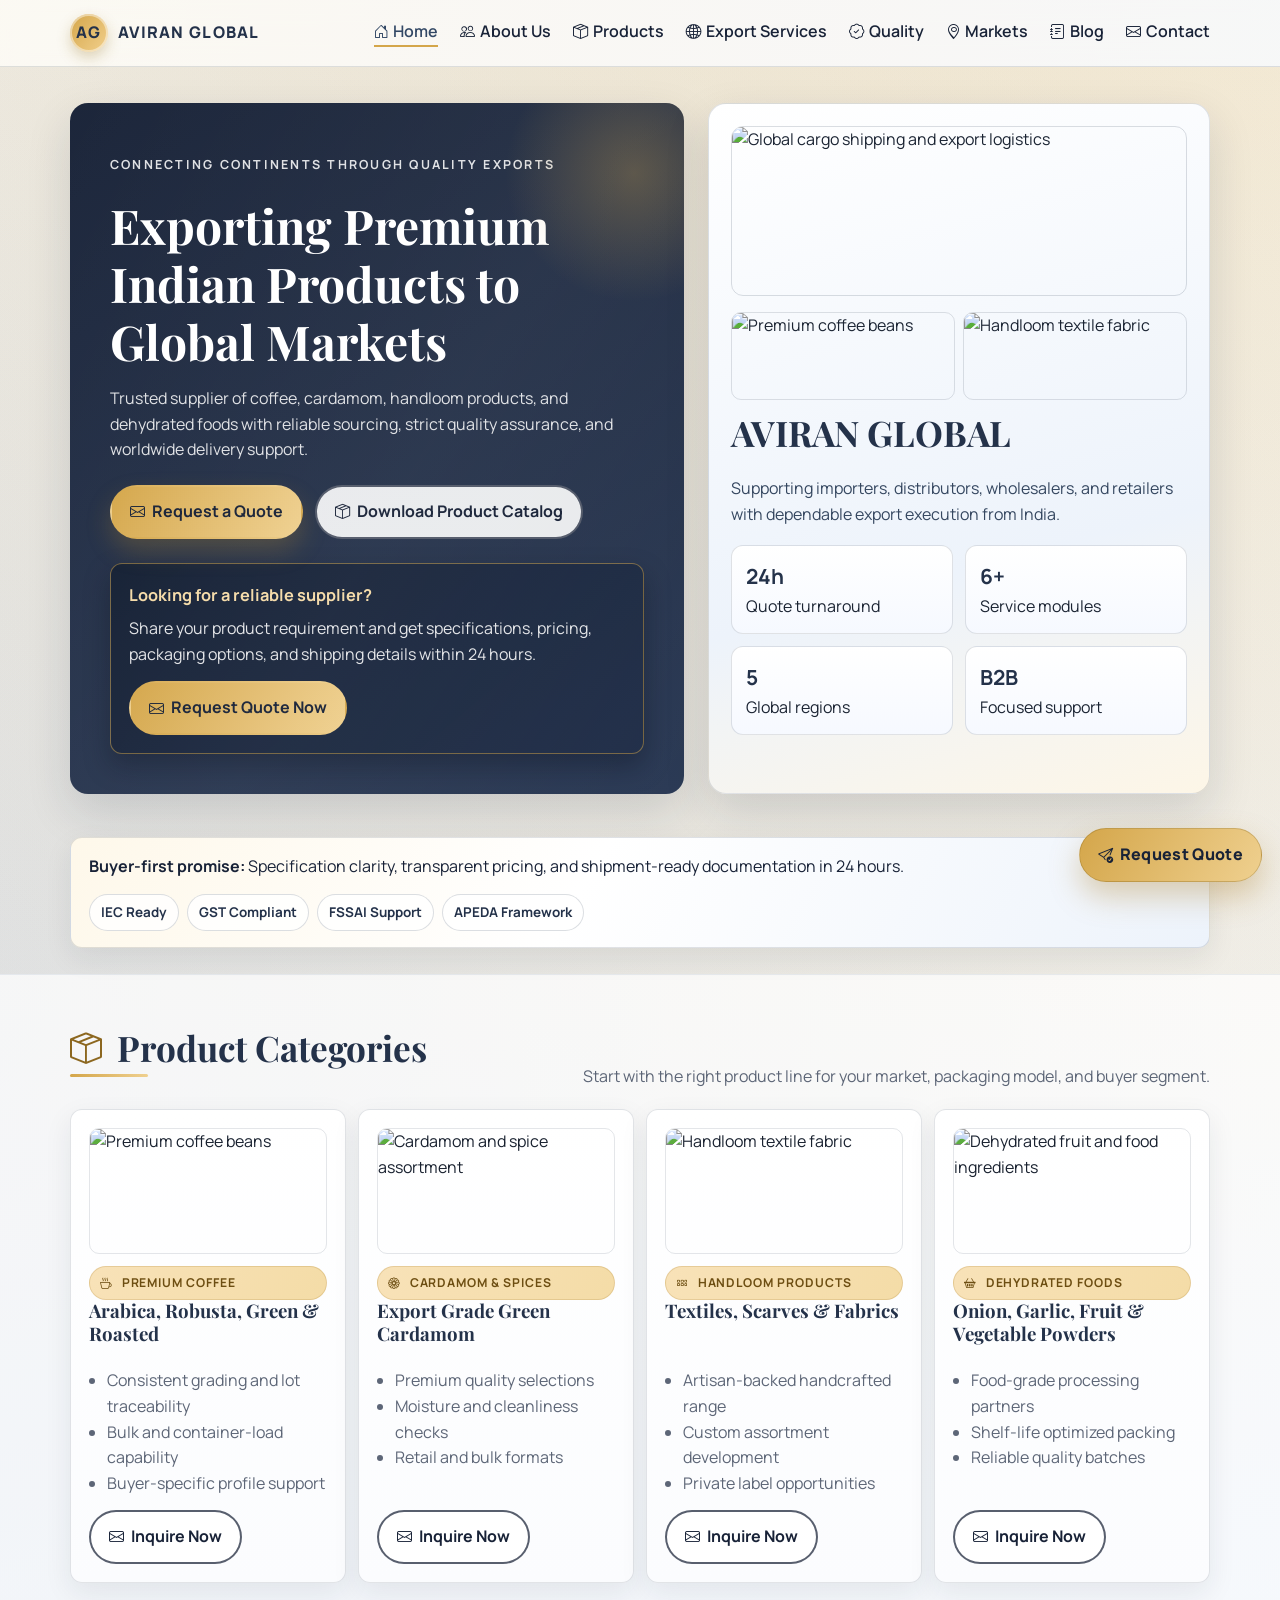
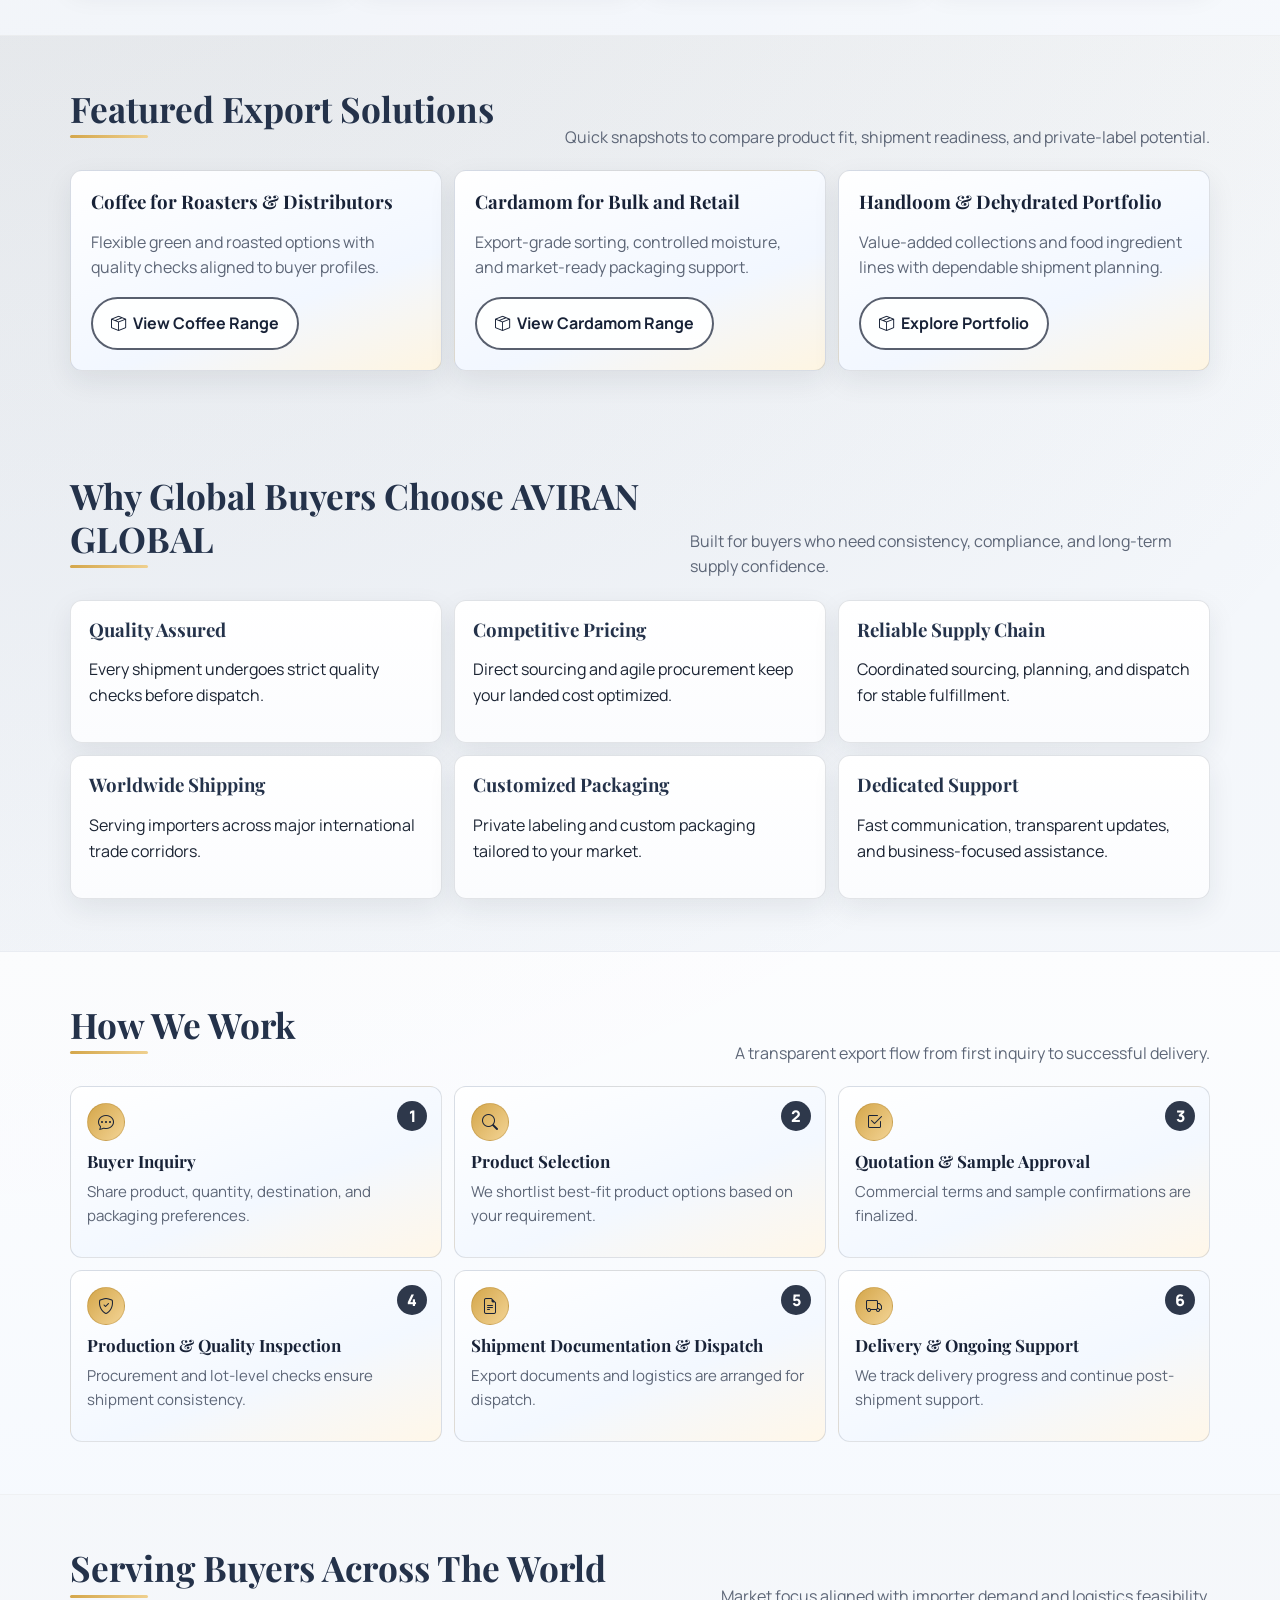
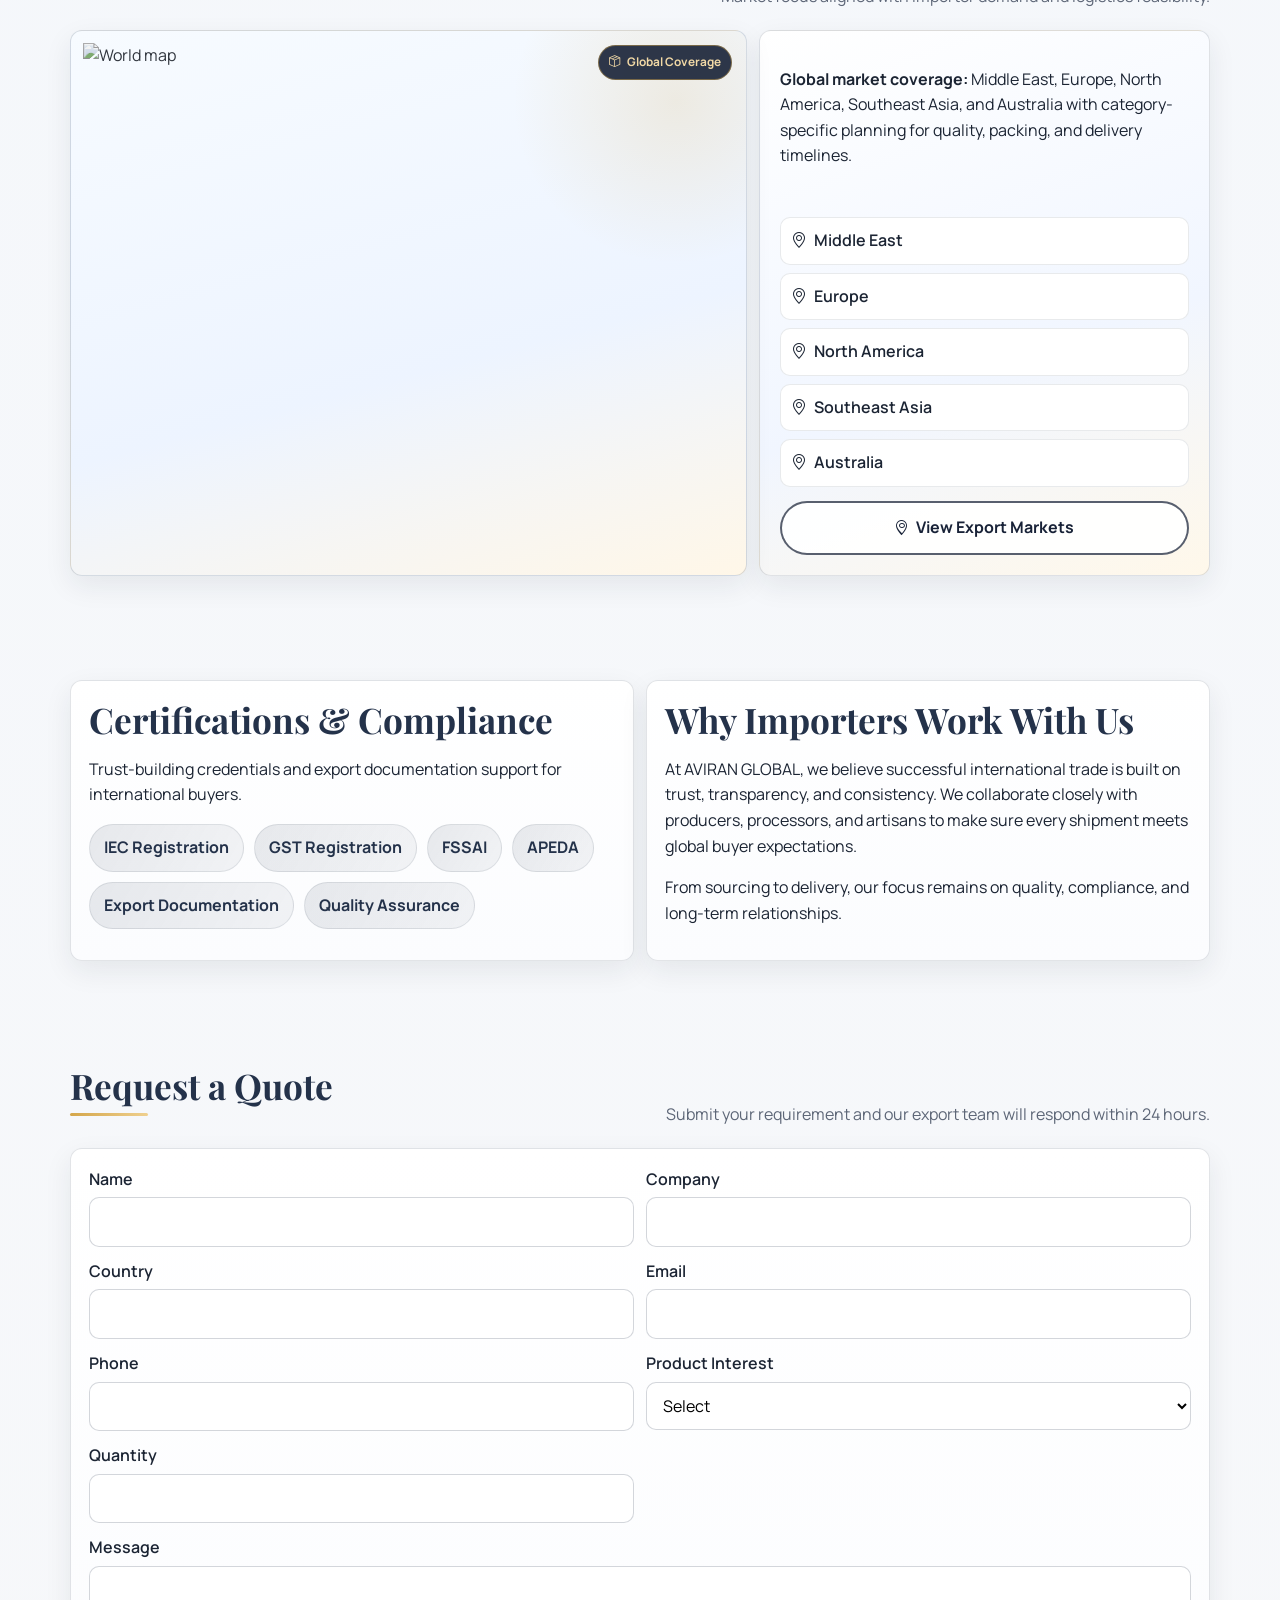
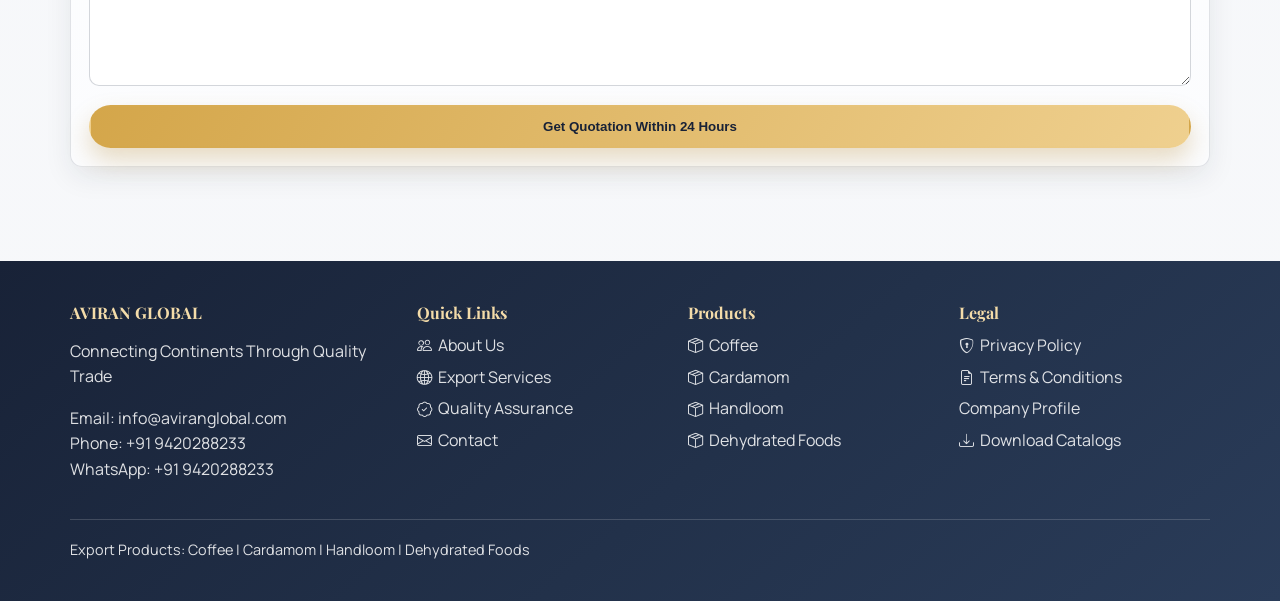
==== index.html @ 0779ff57 "Add new pages and lead handling functionality - Implement lead-handler.php for processing lead submi" ====
<!DOCTYPE html>
<html lang="en">
<head>
  <meta charset="UTF-8" />
  <meta name="viewport" content="width=device-width, initial-scale=1.0" />
  <title>AVIRAN GLOBAL | Premium Indian Exports</title>
  <meta name="description" content="AVIRAN GLOBAL exports premium Indian coffee, cardamom, handloom products, and dehydrated foods with quality assurance, competitive pricing, and global delivery." />
  <meta name="keywords" content="AVIRAN GLOBAL, Indian exporter, coffee export, cardamom export, handloom export, dehydrated food export, B2B export India" />
  <meta name="author" content="AVIRAN GLOBAL" />
  <meta name="robots" content="index, follow" />
  <meta name="theme-color" content="#24324A" />
  <link rel="canonical" href="https://www.aviranglobal.com/" />
  <meta property="og:type" content="website" />
  <meta property="og:site_name" content="AVIRAN GLOBAL" />
  <meta property="og:title" content="AVIRAN GLOBAL | Premium Indian Exports" />
  <meta property="og:description" content="Trusted supplier of coffee, cardamom, handloom products, and dehydrated foods for importers and global buyers." />
  <meta property="og:url" content="https://www.aviranglobal.com/" />
  <meta property="og:locale" content="en_US" />
  <meta name="twitter:card" content="summary_large_image" />
  <meta name="twitter:title" content="AVIRAN GLOBAL | Premium Indian Exports" />
  <meta name="twitter:description" content="Exporting premium Indian products to global markets with reliable sourcing and quality assurance." />
  <link rel="preconnect" href="https://fonts.googleapis.com" />
  <link rel="preconnect" href="https://fonts.gstatic.com" crossorigin />
  <link href="https://fonts.googleapis.com/css2?family=Manrope:wght@400;500;600;700;800&family=Playfair+Display:wght@600;700;800&display=swap" rel="stylesheet" />
  <link rel="stylesheet" href="assets/css/styles.css" />
  <link rel="icon" type="image/svg+xml" href="assets/img/favicon.svg" />
  <link rel="shortcut icon" href="assets/img/favicon.svg" />
</head>
<body>
  <header class="site-header">
    <div class="container nav-wrap">
      <a href="index.html" class="brand" aria-label="AVIRAN GLOBAL home">
        <span class="brand-mark">AG</span>
        <span>AVIRAN GLOBAL</span>
      </a>
      <button class="menu-toggle" aria-expanded="false" data-menu-toggle>Menu</button>
      <nav class="main-nav" data-nav>
        <a class="active" href="index.html">Home</a>
        <a href="about.html">About Us</a>
        <a href="products.html">Products</a>
        <a href="export-services.html">Export Services</a>
        <a href="quality-assurance.html">Quality</a>
        <a href="markets.html">Markets</a>
        <a href="blog.html">Blog</a>
        <a href="contact.html">Contact</a>
      </nav>
    </div>
  </header>

  <main>
    <section class="hero">
      <div class="container hero-grid">
        <article class="hero-copy reveal">
          <p class="eyebrow">Connecting Continents Through Quality Exports</p>
          <h1>Exporting Premium Indian Products to Global Markets</h1>
          <p>Trusted supplier of coffee, cardamom, handloom products, and dehydrated foods with reliable sourcing, strict quality assurance, and worldwide delivery support.</p>
          <div class="hero-actions">
            <a class="btn btn-primary" href="contact.html">Request a Quote</a>
            <a class="btn btn-secondary" href="catalogs/coffee-catalog.pdf" download>Download Product Catalog</a>
          </div>
          <div class="quick-cta">
            <strong>Looking for a reliable supplier?</strong>
            <p>Share your product requirement and get specifications, pricing, packaging options, and shipping details within 24 hours.</p>
            <a class="btn btn-primary" href="contact.html">Request Quote Now</a>
          </div>
        </article>
        <aside class="hero-visual reveal">
          <div class="hero-photo-wrap">
            <img
              class="hero-photo"
              src="https://images.unsplash.com/photo-1473448912268-2022ce9509d8?auto=format&fit=crop&w=1400&q=80"
              alt="Global cargo shipping and export logistics"
            />
          </div>
          <div class="hero-photo-strip">
            <img
              class="hero-photo-sm"
              src="https://images.unsplash.com/photo-1447933601403-0c6688de566e?auto=format&fit=crop&w=900&q=80"
              alt="Premium coffee beans"
              loading="lazy"
            />
            <img
              class="hero-photo-sm"
              src="https://images.unsplash.com/photo-1521572163474-6864f9cf17ab?auto=format&fit=crop&w=900&q=80"
              alt="Handloom textile fabric"
              loading="lazy"
            />
          </div>
          <h2>AVIRAN GLOBAL</h2>
          <p>Supporting importers, distributors, wholesalers, and retailers with dependable export execution from India.</p>
          <div class="stat-grid">
            <div class="stat"><strong>24h</strong> Quote turnaround</div>
            <div class="stat"><strong>6+</strong> Service modules</div>
            <div class="stat"><strong>5</strong> Global regions</div>
            <div class="stat"><strong>B2B</strong> Focused support</div>
          </div>
        </aside>
      </div>
    </section>

    <section class="trust-strip-wrap">
      <div class="container reveal">
        <div class="trust-strip">
          <p><strong>Buyer-first promise:</strong> Specification clarity, transparent pricing, and shipment-ready documentation in 24 hours.</p>
          <div class="trust-points">
            <span>IEC Ready</span>
            <span>GST Compliant</span>
            <span>FSSAI Support</span>
            <span>APEDA Framework</span>
          </div>
        </div>
      </div>
    </section>

    <section class="section-soft">
      <div class="container reveal">
        <div class="section-head">
          <h2><i class="bi bi-box-seam" aria-hidden="true"></i> Product Categories</h2>
          <p>Start with the right product line for your market, packaging model, and buyer segment.</p>
        </div>
        <div class="grid-4">
          <article class="card product-card">
            <img class="product-thumb" src="https://images.unsplash.com/photo-1447933601403-0c6688de566e?auto=format&fit=crop&w=1200&q=80" alt="Premium coffee beans" loading="lazy" />
            <span class="badge"><i class="bi bi-cup-hot" aria-hidden="true"></i> Premium Coffee</span>
            <h3>Arabica, Robusta, Green & Roasted</h3>
            <ul><li>Consistent grading and lot traceability</li><li>Bulk and container-load capability</li><li>Buyer-specific profile support</li></ul>
            <p class="product-card-action"><a class="btn btn-secondary" href="contact.html">Inquire Now</a></p>
          </article>
          <article class="card product-card">
            <img class="product-thumb" src="https://images.unsplash.com/photo-1532336414038-cf19250c5757?auto=format&fit=crop&w=1200&q=80" alt="Cardamom and spice assortment" loading="lazy" />
            <span class="badge"><i class="bi bi-flower1" aria-hidden="true"></i> Cardamom & Spices</span>
            <h3>Export Grade Green Cardamom</h3>
            <ul><li>Premium quality selections</li><li>Moisture and cleanliness checks</li><li>Retail and bulk formats</li></ul>
            <p class="product-card-action"><a class="btn btn-secondary" href="contact.html">Inquire Now</a></p>
          </article>
          <article class="card product-card">
            <img class="product-thumb" src="https://images.unsplash.com/photo-1521572163474-6864f9cf17ab?auto=format&fit=crop&w=1200&q=80" alt="Handloom textile fabric" loading="lazy" />
            <span class="badge"><i class="bi bi-grid-3x2-gap" aria-hidden="true"></i> Handloom Products</span>
            <h3>Textiles, Scarves & Fabrics</h3>
            <ul><li>Artisan-backed handcrafted range</li><li>Custom assortment development</li><li>Private label opportunities</li></ul>
            <p class="product-card-action"><a class="btn btn-secondary" href="contact.html">Inquire Now</a></p>
          </article>
          <article class="card product-card">
            <img class="product-thumb" src="https://images.unsplash.com/photo-1514517220017-8ce97a34a7b6?auto=format&fit=crop&w=1200&q=80" alt="Dehydrated fruit and food ingredients" loading="lazy" />
            <span class="badge"><i class="bi bi-basket2" aria-hidden="true"></i> Dehydrated Foods</span>
            <h3>Onion, Garlic, Fruit & Vegetable Powders</h3>
            <ul><li>Food-grade processing partners</li><li>Shelf-life optimized packing</li><li>Reliable quality batches</li></ul>
            <p class="product-card-action"><a class="btn btn-secondary" href="contact.html">Inquire Now</a></p>
          </article>
        </div>
      </div>
    </section>

    <section>
      <div class="container reveal">
        <div class="section-head">
          <h2>Featured Export Solutions</h2>
          <p>Quick snapshots to compare product fit, shipment readiness, and private-label potential.</p>
        </div>
        <div class="spotlight-grid">
          <article class="spotlight-card">
            <h3>Coffee for Roasters & Distributors</h3>
            <p>Flexible green and roasted options with quality checks aligned to buyer profiles.</p>
            <a class="btn btn-secondary" href="products.html">View Coffee Range</a>
          </article>
          <article class="spotlight-card">
            <h3>Cardamom for Bulk and Retail</h3>
            <p>Export-grade sorting, controlled moisture, and market-ready packaging support.</p>
            <a class="btn btn-secondary" href="products.html">View Cardamom Range</a>
          </article>
          <article class="spotlight-card">
            <h3>Handloom & Dehydrated Portfolio</h3>
            <p>Value-added collections and food ingredient lines with dependable shipment planning.</p>
            <a class="btn btn-secondary" href="products.html">Explore Portfolio</a>
          </article>
        </div>
      </div>
    </section>

    <section>
      <div class="container reveal">
        <div class="section-head">
          <h2>Why Global Buyers Choose AVIRAN GLOBAL</h2>
          <p>Built for buyers who need consistency, compliance, and long-term supply confidence.</p>
        </div>
        <div class="grid-3">
          <article class="card"><h3>Quality Assured</h3><p>Every shipment undergoes strict quality checks before dispatch.</p></article>
          <article class="card"><h3>Competitive Pricing</h3><p>Direct sourcing and agile procurement keep your landed cost optimized.</p></article>
          <article class="card"><h3>Reliable Supply Chain</h3><p>Coordinated sourcing, planning, and dispatch for stable fulfillment.</p></article>
          <article class="card"><h3>Worldwide Shipping</h3><p>Serving importers across major international trade corridors.</p></article>
          <article class="card"><h3>Customized Packaging</h3><p>Private labeling and custom packaging tailored to your market.</p></article>
          <article class="card"><h3>Dedicated Support</h3><p>Fast communication, transparent updates, and business-focused assistance.</p></article>
        </div>
      </div>
    </section>

    <section class="section-soft">
      <div class="container reveal">
        <div class="section-head">
          <h2>How We Work</h2>
          <p>A transparent export flow from first inquiry to successful delivery.</p>
        </div>
        <div class="timeline timeline-modern">
          <article class="timeline-item">
            <span class="process-icon"><i class="bi bi-chat-dots" aria-hidden="true"></i></span>
            <h3>Buyer Inquiry</h3>
            <p>Share product, quantity, destination, and packaging preferences.</p>
          </article>
          <article class="timeline-item">
            <span class="process-icon"><i class="bi bi-search" aria-hidden="true"></i></span>
            <h3>Product Selection</h3>
            <p>We shortlist best-fit product options based on your requirement.</p>
          </article>
          <article class="timeline-item">
            <span class="process-icon"><i class="bi bi-check2-square" aria-hidden="true"></i></span>
            <h3>Quotation & Sample Approval</h3>
            <p>Commercial terms and sample confirmations are finalized.</p>
          </article>
          <article class="timeline-item">
            <span class="process-icon"><i class="bi bi-shield-check" aria-hidden="true"></i></span>
            <h3>Production & Quality Inspection</h3>
            <p>Procurement and lot-level checks ensure shipment consistency.</p>
          </article>
          <article class="timeline-item">
            <span class="process-icon"><i class="bi bi-file-earmark-text" aria-hidden="true"></i></span>
            <h3>Shipment Documentation & Dispatch</h3>
            <p>Export documents and logistics are arranged for dispatch.</p>
          </article>
          <article class="timeline-item">
            <span class="process-icon"><i class="bi bi-truck" aria-hidden="true"></i></span>
            <h3>Delivery & Ongoing Support</h3>
            <p>We track delivery progress and continue post-shipment support.</p>
          </article>
        </div>
      </div>
    </section>

    <section>
      <div class="container reveal">
        <div class="section-head">
          <h2>Serving Buyers Across The World</h2>
          <p>Market focus aligned with importer demand and logistics feasibility.</p>
        </div>
        <div class="market-showcase">
          <article class="world-stage">
            <div class="map-glow" aria-hidden="true"></div>
            <img class="world-map-real" src="https://upload.wikimedia.org/wikipedia/commons/8/80/World_map_-_low_resolution.svg" alt="World map" loading="lazy" />
            <span class="trade-chip"><i class="bi bi-box-seam" aria-hidden="true"></i> Global Coverage</span>
          </article>

          <div class="market-side">
            <p><strong>Global market coverage:</strong> Middle East, Europe, North America, Southeast Asia, and Australia with category-specific planning for quality, packing, and delivery timelines.</p>
            <div class="region-list modern-regions">
              <span><i class="bi bi-geo-alt" aria-hidden="true"></i> Middle East</span>
              <span><i class="bi bi-geo-alt" aria-hidden="true"></i> Europe</span>
              <span><i class="bi bi-geo-alt" aria-hidden="true"></i> North America</span>
              <span><i class="bi bi-geo-alt" aria-hidden="true"></i> Southeast Asia</span>
              <span><i class="bi bi-geo-alt" aria-hidden="true"></i> Australia</span>
            </div>
            <a class="btn btn-secondary" href="markets.html">View Export Markets</a>
          </div>
        </div>
      </div>
    </section>

    <section>
      <div class="container reveal grid-2">
        <article class="card">
          <h2>Certifications & Compliance</h2>
          <p>Trust-building credentials and export documentation support for international buyers.</p>
          <div class="cert-list">
            <span class="cert-item">IEC Registration</span>
            <span class="cert-item">GST Registration</span>
            <span class="cert-item">FSSAI</span>
            <span class="cert-item">APEDA</span>
            <span class="cert-item">Export Documentation</span>
            <span class="cert-item">Quality Assurance</span>
          </div>
        </article>
        <article class="card">
          <h2>Why Importers Work With Us</h2>
          <p>At AVIRAN GLOBAL, we believe successful international trade is built on trust, transparency, and consistency. We collaborate closely with producers, processors, and artisans to make sure every shipment meets global buyer expectations.</p>
          <p>From sourcing to delivery, our focus remains on quality, compliance, and long-term relationships.</p>
        </article>
      </div>
    </section>

    <section>
      <div class="container reveal">
        <div class="section-head">
          <h2>Request a Quote</h2>
          <p>Submit your requirement and our export team will respond within 24 hours.</p>
        </div>
        <article class="card">
          <form data-demo-form>
            <div class="form-grid">
              <div><label for="name">Name</label><input id="name" name="name" required /></div>
              <div><label for="company">Company</label><input id="company" name="company" required /></div>
              <div><label for="country">Country</label><input id="country" name="country" required /></div>
              <div><label for="email">Email</label><input id="email" name="email" type="email" required /></div>
              <div><label for="phone">Phone</label><input id="phone" name="phone" required /></div>
              <div>
                <label for="interest">Product Interest</label>
                <select id="interest" name="interest" required>
                  <option value="">Select</option>
                  <option>Coffee</option>
                  <option>Cardamom & Spices</option>
                  <option>Handloom</option>
                  <option>Dehydrated Foods</option>
                  <option>Agricultural Commodities</option>
                </select>
              </div>
              <div><label for="quantity">Quantity</label><input id="quantity" name="quantity" required /></div>
            </div>
            <div><label for="message">Message</label><textarea id="message" name="message"></textarea></div>
            <button class="btn btn-primary" type="submit">Get Quotation Within 24 Hours</button>
            <p class="notice" aria-live="polite"></p>
          </form>
        </article>
      </div>
    </section>
  </main>

  <footer class="site-footer">
    <div class="container">
      <div class="footer-grid">
        <div>
          <h4>AVIRAN GLOBAL</h4>
          <p>Connecting Continents Through Quality Trade</p>
          <p>Email: info@aviranglobal.com<br />Phone: +91 9420288233<br />WhatsApp: +91 9420288233</p>
        </div>
        <div>
          <h4>Quick Links</h4>
          <ul>
            <li><a href="about.html">About Us</a></li>
            <li><a href="export-services.html">Export Services</a></li>
            <li><a href="quality-assurance.html">Quality Assurance</a></li>
            <li><a href="contact.html">Contact</a></li>
          </ul>
        </div>
        <div>
          <h4>Products</h4>
          <ul>
            <li><a href="products.html">Coffee</a></li>
            <li><a href="products.html">Cardamom</a></li>
            <li><a href="products.html">Handloom</a></li>
            <li><a href="products.html">Dehydrated Foods</a></li>
          </ul>
        </div>
        <div>
          <h4>Legal</h4>
          <ul>
            <li><a href="privacy-policy.html">Privacy Policy</a></li>
            <li><a href="terms-conditions.html">Terms & Conditions</a></li>
            <li><a href="catalogs/company-profile.pdf" download>Company Profile</a></li>
            <li><a href="catalogs/coffee-catalog.pdf" download>Download Catalogs</a></li>
          </ul>
        </div>
      </div>
      <p class="footer-bottom">Export Products: Coffee | Cardamom | Handloom | Dehydrated Foods</p>
    </div>
  </footer>

  <script src="assets/js/main.js"></script>
</body>
</html>
---- assets/css/styles.css ----
:root {
  --navy: #24324a;
  --navy-deep: #182237;
  --navy-soft: #334865;
  --gold: #d4a64a;
  --gold-soft: #efd08f;
  --white: #ffffff;
  --light: #f7f8fa;
  --light-warm: #fcfaf4;
  --text: #1b2433;
  --muted: #5d6677;
  --success: #2d8a5b;
  --radius: 18px;
  --radius-sm: 12px;
  --shadow: 0 18px 46px rgba(22, 35, 56, 0.14);
  --shadow-soft: 0 10px 28px rgba(20, 34, 55, 0.08);
  --container: min(1140px, 92vw);
}

* {
  box-sizing: border-box;
}

html {
  scroll-behavior: smooth;
}

body {
  margin: 0;
  font-family: "Manrope", "Segoe UI", sans-serif;
  color: var(--text);
  background:
    radial-gradient(circle at 95% -8%, rgba(212, 166, 74, 0.24), transparent 33%),
    radial-gradient(circle at -8% 18%, rgba(36, 50, 74, 0.12), transparent 40%),
    linear-gradient(180deg, var(--light-warm) 0%, #f4f7fb 40%, var(--light) 100%);
  line-height: 1.6;
}

img {
  max-width: 100%;
  display: block;
}

a {
  color: inherit;
  text-decoration: none;
}

.link-with-icon {
  display: inline-flex;
  align-items: center;
  gap: 0.4rem;
}

.link-with-icon .bi {
  font-size: 0.95em;
  line-height: 1;
}

.container {
  width: var(--container);
  margin: 0 auto;
}

.site-header {
  position: sticky;
  top: 0;
  z-index: 40;
  backdrop-filter: blur(12px);
  background: linear-gradient(90deg, rgba(252, 250, 244, 0.92), rgba(247, 248, 250, 0.92));
  border-bottom: 1px solid rgba(36, 50, 74, 0.14);
}

.nav-wrap {
  display: flex;
  align-items: center;
  justify-content: space-between;
  padding: 14px 0;
}

.brand {
  display: flex;
  gap: 10px;
  align-items: center;
  font-weight: 800;
  letter-spacing: 0.08em;
  color: var(--navy);
}

.brand-mark {
  width: 38px;
  height: 38px;
  border-radius: 50%;
  background: linear-gradient(130deg, var(--gold), #f2d08c);
  display: grid;
  place-items: center;
  color: var(--navy);
  font-weight: 900;
  box-shadow: inset 0 0 0 2px rgba(255, 255, 255, 0.45), 0 6px 14px rgba(149, 111, 29, 0.28);
}

.main-nav {
  display: flex;
  gap: 22px;
  align-items: center;
  color: var(--navy);
  font-weight: 600;
}

.main-nav a {
  position: relative;
  padding-bottom: 3px;
  color: var(--navy-deep);
}

.main-nav a.link-with-icon {
  gap: 0.3rem;
}

.main-nav a::after {
  content: "";
  position: absolute;
  left: 0;
  bottom: 0;
  width: 0;
  height: 2px;
  background: var(--gold);
  transition: width 0.3s ease;
}

.main-nav a:hover::after,
.main-nav a.active::after {
  width: 100%;
}

.main-nav a:hover,
.main-nav a.active {
  color: var(--navy-soft);
}

.menu-toggle {
  display: none;
  border: 1px solid rgba(36, 50, 74, 0.3);
  background: var(--white);
  padding: 10px 14px;
  border-radius: 10px;
  font-weight: 700;
}

.btn {
  display: inline-block;
  padding: 12px 18px;
  border-radius: 999px;
  font-weight: 700;
  border: 2px solid transparent;
  transition: transform 0.2s ease, box-shadow 0.2s ease, background 0.2s ease;
}

.btn.link-with-icon {
  display: inline-flex;
  align-items: center;
  justify-content: center;
  gap: 0.45rem;
}

.btn:hover {
  transform: translateY(-2px);
  box-shadow: 0 10px 20px rgba(36, 50, 74, 0.15);
}

.btn-primary {
  background: linear-gradient(120deg, var(--gold) 0%, var(--gold-soft) 100%);
  color: var(--navy-deep);
  box-shadow: 0 12px 24px rgba(180, 134, 40, 0.28);
}

.btn-secondary {
  border-color: rgba(24, 34, 55, 0.72);
  color: var(--navy-deep);
  background: rgba(255, 255, 255, 0.9);
}

.hero {
  padding: 36px 0 25px;
}

.hero-grid {
  display: grid;
  grid-template-columns: 1.1fr 0.9fr;
  gap: 24px;
  align-items: stretch;
}

.hero-copy {
  background: linear-gradient(155deg, rgba(24, 34, 55, 0.98), rgba(34, 50, 79, 0.95));
  border-radius: var(--radius);
  color: var(--white);
  padding: 40px;
  box-shadow: var(--shadow);
  position: relative;
  overflow: hidden;
}

.hero-copy::before {
  content: "";
  position: absolute;
  width: 260px;
  height: 260px;
  right: -80px;
  top: -60px;
  background: radial-gradient(circle, rgba(212, 166, 74, 0.3), transparent 70%);
}

.hero-copy::after {
  content: "";
  position: absolute;
  inset: 0;
  background: linear-gradient(120deg, transparent 0%, rgba(255, 255, 255, 0.04) 55%, transparent 100%);
  pointer-events: none;
}

.eyebrow {
  text-transform: uppercase;
  font-weight: 700;
  letter-spacing: 0.18em;
  color: rgba(255, 255, 255, 0.76);
  font-size: 0.78rem;
}

h1,
h2,
h3,
h4 {
  font-family: "Playfair Display", Georgia, serif;
  line-height: 1.2;
  margin: 0 0 12px;
}

h1 {
  font-size: clamp(2rem, 4vw, 3rem);
}

h2 {
  font-size: clamp(1.65rem, 3vw, 2.2rem);
  color: var(--navy);
}

.hero p {
  color: rgba(255, 255, 255, 0.86);
  margin-bottom: 22px;
}

.hero-actions {
  display: flex;
  flex-wrap: wrap;
  gap: 12px;
}

.hero-visual {
  border-radius: var(--radius);
  min-height: 100%;
  padding: 22px;
  background: linear-gradient(165deg, #ffffff 0%, #edf3fb 65%, #fdf6e7 100%);
  border: 1px solid rgba(36, 50, 74, 0.14);
  box-shadow: var(--shadow);
  display: flex;
  flex-direction: column;
  gap: 10px;
}

.hero-photo-wrap {
  border-radius: 12px;
  overflow: hidden;
  border: 1px solid rgba(36, 50, 74, 0.16);
  margin-bottom: 6px;
}

.hero-photo {
  width: 100%;
  height: 168px;
  object-fit: cover;
  object-position: center;
  display: block;
}

.hero-photo-strip {
  display: grid;
  grid-template-columns: repeat(2, 1fr);
  gap: 8px;
}

.hero-photo-sm {
  width: 100%;
  height: 88px;
  border-radius: 10px;
  object-fit: cover;
  border: 1px solid rgba(36, 50, 74, 0.14);
}

.hero-visual h2 {
  margin-top: 2px;
}

.hero-visual p {
  color: #354760;
  margin: 0;
}

.stat-grid {
  display: grid;
  grid-template-columns: repeat(2, 1fr);
  gap: 12px;
  margin-top: 8px;
}

.stat {
  border-radius: var(--radius-sm);
  background: linear-gradient(180deg, #ffffff, #f6f9ff);
  border: 1px solid rgba(36, 50, 74, 0.14);
  padding: 14px;
}

.stat strong {
  display: block;
  font-size: 1.3rem;
  color: var(--navy);
}

.quick-cta {
  margin: 24px 0 0;
  background: linear-gradient(140deg, rgba(19, 30, 50, 0.92), rgba(33, 47, 73, 0.9));
  border: 1px solid rgba(212, 166, 74, 0.5);
  border-radius: var(--radius-sm);
  padding: 18px;
  box-shadow: 0 12px 26px rgba(8, 15, 28, 0.35);
}

.quick-cta strong {
  color: #f5dba8;
  font-size: 1.02rem;
}

.quick-cta p {
  color: rgba(255, 255, 255, 0.88);
  margin: 8px 0 14px;
}

.quick-cta .btn-primary {
  box-shadow: none;
}

.trust-strip-wrap {
  padding: 18px 0 26px;
}

.trust-strip {
  border: 1px solid rgba(36, 50, 74, 0.14);
  border-radius: var(--radius-sm);
  padding: 16px 18px;
  background: linear-gradient(120deg, #fef8ea 0%, #ffffff 45%, #edf3fb 100%);
  box-shadow: var(--shadow-soft);
  display: flex;
  gap: 14px;
  justify-content: space-between;
  align-items: center;
  flex-wrap: wrap;
}

.trust-strip p {
  margin: 0;
  color: var(--navy-deep);
}

.trust-points {
  display: flex;
  gap: 8px;
  flex-wrap: wrap;
}

.trust-points span {
  padding: 7px 11px;
  border-radius: 999px;
  border: 1px solid rgba(36, 50, 74, 0.16);
  background: rgba(255, 255, 255, 0.82);
  color: var(--navy);
  font-weight: 700;
  font-size: 0.84rem;
}

main section {
  padding: 52px 0;
}

.section-soft {
  background: linear-gradient(180deg, rgba(255, 255, 255, 0.72), rgba(247, 250, 255, 0.72));
  border-top: 1px solid rgba(36, 50, 74, 0.06);
  border-bottom: 1px solid rgba(36, 50, 74, 0.06);
}

.section-head {
  display: flex;
  justify-content: space-between;
  gap: 20px;
  align-items: end;
  margin-bottom: 20px;
}

.section-head h2 {
  position: relative;
  padding-bottom: 8px;
}

.section-head h2::after {
  content: "";
  position: absolute;
  left: 0;
  bottom: 0;
  width: 78px;
  height: 3px;
  border-radius: 999px;
  background: linear-gradient(90deg, var(--gold), var(--gold-soft));
}

.section-head p {
  margin: 0;
  max-width: 650px;
  color: var(--muted);
}

.grid-3,
.grid-4,
.grid-2 {
  display: grid;
  gap: 12px;
}

.grid-4 {
  grid-template-columns: repeat(4, 1fr);
}

.grid-3 {
  grid-template-columns: repeat(3, 1fr);
}

.grid-2 {
  grid-template-columns: repeat(2, 1fr);
}

.card {
  background: linear-gradient(180deg, #ffffff 0%, #fbfcfe 100%);
  border: 1px solid rgba(36, 50, 74, 0.13);
  border-radius: var(--radius-sm);
  padding: 18px;
  box-shadow: var(--shadow-soft);
  transition: transform 0.25s ease, box-shadow 0.25s ease, border-color 0.25s ease;
}

.card:hover {
  transform: translateY(-2px);
  border-color: rgba(36, 50, 74, 0.24);
  box-shadow: 0 13px 26px rgba(18, 31, 53, 0.1);
}

.card h3 {
  color: var(--navy);
  margin-bottom: 10px;
}

.card ul {
  margin: 0;
  padding-left: 18px;
  color: var(--muted);
}

.badge {
  display: inline-block;
  padding: 6px 10px;
  border-radius: 999px;
  font-weight: 700;
  font-size: 0.76rem;
  letter-spacing: 0.08em;
  text-transform: uppercase;
  background: linear-gradient(120deg, #f8e2b8, #f4dca7);
  color: #6d4e12;
  border: 1px solid rgba(161, 117, 30, 0.2);
}

.badge .bi {
  margin-right: 0.35rem;
  font-size: 0.95em;
  vertical-align: -0.05em;
}

.section-head h2 .bi {
  margin-right: 0.45rem;
  font-size: 0.9em;
  color: #8c671f;
  vertical-align: 0.05em;
}

.product-card {
  display: flex;
  flex-direction: column;
  height: 100%;
}

.product-thumb {
  width: 100%;
  height: 126px;
  object-fit: cover;
  object-position: center;
  border-radius: 10px;
  margin-bottom: 12px;
  border: 1px solid rgba(36, 50, 74, 0.12);
  filter: saturate(0.92) contrast(1.03);
}

.product-card h3 {
  min-height: 58px;
}

.product-card ul {
  flex: 1;
}

.product-card-action {
  margin: 14px 0 0;
}

.product-card-action .btn {
  min-width: 140px;
  text-align: center;
}

.product-page-thumb {
  width: 100%;
  height: 180px;
  object-fit: cover;
  object-position: center;
  border-radius: 10px;
  margin-bottom: 12px;
  border: 1px solid rgba(36, 50, 74, 0.12);
  filter: saturate(0.92) contrast(1.03);
}

.market-map {
  background: linear-gradient(155deg, #ffffff 0%, #eef3fb 62%, #fff7e7 100%);
  border-radius: var(--radius-sm);
  padding: 26px;
  border: 1px solid rgba(36, 50, 74, 0.14);
  position: relative;
}

.market-map::before {
  content: "";
  position: absolute;
  inset: 8px;
  border: 1px dashed rgba(36, 50, 74, 0.18);
  border-radius: 14px;
  pointer-events: none;
}

.market-map iframe,
.market-map p,
.market-map a {
  position: relative;
  z-index: 2;
}

.region-list {
  display: grid;
  grid-template-columns: repeat(5, 1fr);
  gap: 10px;
  margin-top: 18px;
}

.region-list span {
  text-align: center;
  padding: 10px;
  background: var(--white);
  border-radius: 10px;
  border: 1px solid rgba(36, 50, 74, 0.1);
  font-weight: 600;
}

.market-showcase {
  display: grid;
  grid-template-columns: 1.2fr 0.8fr;
  gap: 12px;
}

.world-stage {
  position: relative;
  min-height: 300px;
  border-radius: var(--radius-sm);
  border: 1px solid rgba(36, 50, 74, 0.16);
  background:
    linear-gradient(165deg, #f7fbff 0%, #edf4ff 60%, #fff7e8 100%),
    repeating-linear-gradient(
      90deg,
      rgba(36, 50, 74, 0.06) 0,
      rgba(36, 50, 74, 0.06) 1px,
      transparent 1px,
      transparent 40px
    ),
    repeating-linear-gradient(
      0deg,
      rgba(36, 50, 74, 0.05) 0,
      rgba(36, 50, 74, 0.05) 1px,
      transparent 1px,
      transparent 34px
    );
  box-shadow: var(--shadow-soft);
  overflow: hidden;
}

.map-glow {
  position: absolute;
  width: 320px;
  height: 320px;
  right: -90px;
  top: -90px;
  background: radial-gradient(circle, rgba(212, 166, 74, 0.16), transparent 72%);
  z-index: 1;
}

.world-map-real {
  position: absolute;
  inset: 12px;
  width: calc(100% - 24px);
  height: calc(100% - 24px);
  display: block;
  z-index: 2;
  object-fit: contain;
  filter: contrast(1.14) saturate(0.55) brightness(0.95);
  opacity: 0.86;
}

.trade-chip {
  position: absolute;
  right: 14px;
  top: 14px;
  display: inline-flex;
  gap: 0.35rem;
  align-items: center;
  padding: 7px 10px;
  border-radius: 999px;
  background: rgba(24, 34, 55, 0.9);
  color: #f2d9a6;
  border: 1px solid rgba(212, 166, 74, 0.45);
  font-size: 0.74rem;
  font-weight: 700;
  z-index: 5;
}

.market-side {
  border-radius: var(--radius-sm);
  border: 1px solid rgba(36, 50, 74, 0.14);
  background: linear-gradient(160deg, #ffffff 0%, #f1f6ff 60%, #fff8ea 100%);
  box-shadow: var(--shadow-soft);
  padding: 20px;
  display: flex;
  flex-direction: column;
  gap: 14px;
}

.modern-regions {
  grid-template-columns: 1fr;
  gap: 8px;
}

.modern-regions span {
  display: inline-flex;
  align-items: center;
  justify-content: flex-start;
  gap: 0.45rem;
}

.spotlight-grid {
  display: grid;
  grid-template-columns: repeat(3, 1fr);
  gap: 12px;
}

.spotlight-card {
  padding: 20px;
  border-radius: var(--radius-sm);
  border: 1px solid rgba(36, 50, 74, 0.15);
  background: linear-gradient(160deg, #ffffff 0%, #f2f7ff 64%, #fef5e2 100%);
  box-shadow: var(--shadow-soft);
}

.spotlight-card h3 {
  color: var(--navy-deep);
}

.spotlight-card p {
  color: var(--muted);
}

.timeline {
  counter-reset: steps;
  display: grid;
  gap: 14px;
}

.timeline-item {
  position: relative;
  background: linear-gradient(90deg, #ffffff, #f7faff);
  border: 1px solid rgba(36, 50, 74, 0.14);
  border-radius: 12px;
  padding: 16px 18px 16px 58px;
}

.timeline-item::before {
  counter-increment: steps;
  content: counter(steps);
  position: absolute;
  left: 14px;
  top: 50%;
  transform: translateY(-50%);
  width: 30px;
  height: 30px;
  border-radius: 50%;
  background: var(--navy);
  color: var(--white);
  display: grid;
  place-items: center;
  font-weight: 800;
}

.timeline-modern {
  grid-template-columns: repeat(3, minmax(0, 1fr));
  gap: 12px;
}

.timeline-modern .timeline-item {
  padding: 16px;
  min-height: 172px;
  display: flex;
  flex-direction: column;
  background: linear-gradient(160deg, #ffffff 0%, #f3f8ff 60%, #fff7e9 100%);
}

.timeline-modern .timeline-item::before {
  top: 14px;
  left: auto;
  right: 14px;
  transform: none;
  background: rgba(24, 34, 55, 0.9);
}

.timeline-modern .timeline-item h3 {
  margin: 10px 0 8px;
  font-size: 1.06rem;
  color: var(--navy-deep);
}

.timeline-modern .timeline-item p {
  margin: 0;
  color: var(--muted);
  font-size: 0.94rem;
}

.process-icon {
  width: 38px;
  height: 38px;
  border-radius: 50%;
  display: inline-flex;
  align-items: center;
  justify-content: center;
  background: linear-gradient(130deg, var(--gold), #f3d495);
  color: var(--navy-deep);
  border: 1px solid rgba(143, 102, 21, 0.25);
}

.cert-list {
  display: flex;
  flex-wrap: wrap;
  gap: 10px;
}

.cert-item {
  padding: 10px 14px;
  border-radius: 999px;
  background: linear-gradient(120deg, rgba(36, 50, 74, 0.1), rgba(36, 50, 74, 0.05));
  color: var(--navy);
  font-weight: 700;
  border: 1px solid rgba(36, 50, 74, 0.1);
}

form {
  display: grid;
  gap: 12px;
}

.form-grid {
  display: grid;
  grid-template-columns: repeat(2, 1fr);
  gap: 12px;
}

label {
  display: block;
  font-weight: 600;
  margin-bottom: 5px;
}

input,
select,
textarea {
  width: 100%;
  border: 1px solid rgba(36, 50, 74, 0.2);
  border-radius: 10px;
  padding: 11px 12px;
  font: inherit;
  background: #ffffff;
  transition: border-color 0.2s ease, box-shadow 0.2s ease;
}

input:focus,
select:focus,
textarea:focus {
  outline: none;
  border-color: rgba(212, 166, 74, 0.88);
  box-shadow: 0 0 0 3px rgba(212, 166, 74, 0.2);
}

textarea {
  min-height: 120px;
  resize: vertical;
}

.site-footer {
  margin-top: 42px;
  background: linear-gradient(140deg, #182237 0%, #22314a 56%, #2a3c59 100%);
  color: rgba(255, 255, 255, 0.86);
  padding: 42px 0 26px;
}

.footer-grid {
  display: grid;
  grid-template-columns: 1.3fr 1fr 1fr 1fr;
  gap: 20px;
}

.site-footer h4 {
  color: #f4dca9;
  margin-bottom: 10px;
}

.site-footer ul {
  list-style: none;
  padding: 0;
  margin: 0;
}

.site-footer li {
  margin: 6px 0;
}

.footer-bottom {
  margin-top: 20px;
  padding-top: 18px;
  border-top: 1px solid rgba(255, 255, 255, 0.16);
  font-size: 0.9rem;
}

.reveal {
  opacity: 0;
  transform: translateY(18px);
  transition: opacity 0.7s ease, transform 0.7s ease;
}

.reveal.show {
  opacity: 1;
  transform: translateY(0);
}

.page-hero {
  padding: 32px 0 20px;
}

.page-hero .card {
  background: linear-gradient(135deg, rgba(24, 34, 55, 0.98), rgba(45, 65, 95, 0.95));
  color: var(--white);
  border: none;
  box-shadow: 0 18px 40px rgba(22, 33, 52, 0.2);
}

.page-hero .card p {
  color: rgba(255, 255, 255, 0.88);
}

.notice {
  padding: 12px;
  border-radius: 10px;
  background: #edf8f2;
  border: 1px solid #d1eddc;
  color: #1d6f45;
  font-weight: 700;
  display: none;
}

.notice.show {
  display: block;
}

.blog-card,
.blog-detail {
  overflow: hidden;
}

.blog-detail-layout {
  display: grid;
  grid-template-columns: 1.35fr 0.65fr;
  gap: 12px;
}

.blog-image {
  width: 100%;
  height: 190px;
  object-fit: cover;
  border-radius: 10px;
  border: 1px solid rgba(36, 50, 74, 0.12);
  margin-bottom: 12px;
}

.blog-meta {
  margin: 0 0 8px;
  color: var(--muted);
  font-size: 0.86rem;
  font-weight: 700;
  letter-spacing: 0.02em;
}

.blog-detail {
  max-width: 900px;
}

.blog-detail h2 {
  margin-top: 4px;
}

.blog-detail p {
  color: #32465f;
}

.blog-side-list h3 {
  margin-bottom: 10px;
}

.blog-side-list ul {
  list-style: none;
  padding: 0;
  margin: 0;
  display: grid;
  gap: 10px;
}

.blog-side-list li {
  padding: 10px;
  border-radius: 10px;
  border: 1px solid rgba(36, 50, 74, 0.12);
  background: linear-gradient(160deg, #ffffff, #f4f8ff);
}

.blog-side-list a {
  font-weight: 700;
  color: var(--navy-deep);
  display: block;
  margin-bottom: 4px;
}

.blog-side-list small {
  color: var(--muted);
}

.hero-photo,
.hero-photo-sm,
.product-thumb,
.product-page-thumb,
.blog-image {
  transition: transform 0.45s ease, filter 0.45s ease;
}

.card:hover .product-thumb,
.card:hover .product-page-thumb,
.card:hover .blog-image,
.hero-photo-wrap:hover .hero-photo,
.hero-photo-strip:hover .hero-photo-sm {
  transform: scale(1.025);
}

.icon-label {
  display: inline-flex;
  align-items: center;
  gap: 0.45rem;
}

.contact-actions {
  margin: 6px 0 14px;
}

.lead-modal {
  position: fixed;
  inset: 0;
  background: rgba(16, 26, 42, 0.64);
  display: none;
  align-items: center;
  justify-content: center;
  z-index: 120;
  padding: 18px;
}

.lead-modal.open {
  display: flex;
}

.lead-modal-card {
  width: min(520px, 95vw);
  background: #ffffff;
  border-radius: 14px;
  border: 1px solid rgba(36, 50, 74, 0.18);
  box-shadow: 0 20px 46px rgba(16, 28, 44, 0.22);
  padding: 18px;
}

.lead-modal-actions {
  display: flex;
  gap: 10px;
  flex-wrap: wrap;
  margin-top: 8px;
}

.success-modal {
  position: fixed;
  inset: 0;
  display: none;
  align-items: center;
  justify-content: center;
  padding: 18px;
  background: rgba(16, 26, 42, 0.56);
  z-index: 130;
}

.success-modal.open {
  display: flex;
  animation: fadeInSoft 0.25s ease;
}

.success-modal-card {
  width: min(460px, 95vw);
  background: #ffffff;
  border-radius: 14px;
  border: 1px solid rgba(36, 50, 74, 0.16);
  box-shadow: 0 22px 44px rgba(12, 24, 39, 0.24);
  text-align: center;
  padding: 20px 18px;
  animation: popInScale 0.32s ease;
}

.success-icon-wrap {
  position: relative;
  width: 68px;
  height: 68px;
  margin: 4px auto 10px;
  display: grid;
  place-items: center;
}

.success-icon {
  font-size: 2.35rem;
  color: #219a62;
  filter: drop-shadow(0 6px 12px rgba(33, 154, 98, 0.3));
  animation: pulseSuccess 1.2s ease;
}

.success-particles {
  position: absolute;
  inset: 0;
}

.success-particles span {
  position: absolute;
  width: 7px;
  height: 7px;
  border-radius: 50%;
  background: var(--gold);
  opacity: 0;
  animation: popParticle 0.9s ease forwards;
}

.success-particles span:nth-child(1) { left: 6px; top: 32px; animation-delay: 0.04s; }
.success-particles span:nth-child(2) { left: 18px; top: 10px; animation-delay: 0.08s; }
.success-particles span:nth-child(3) { left: 46px; top: 8px; animation-delay: 0.12s; }
.success-particles span:nth-child(4) { left: 58px; top: 30px; animation-delay: 0.16s; }
.success-particles span:nth-child(5) { left: 46px; top: 52px; animation-delay: 0.2s; }
.success-particles span:nth-child(6) { left: 18px; top: 54px; animation-delay: 0.24s; }

@keyframes fadeInSoft {
  from { opacity: 0; }
  to { opacity: 1; }
}

@keyframes popInScale {
  from { opacity: 0; transform: scale(0.93); }
  to { opacity: 1; transform: scale(1); }
}

@keyframes pulseSuccess {
  0% { transform: scale(0.65); opacity: 0; }
  60% { transform: scale(1.1); opacity: 1; }
  100% { transform: scale(1); opacity: 1; }
}

@keyframes popParticle {
  0% { opacity: 0; transform: scale(0.3) translate(0, 0); }
  30% { opacity: 1; }
  100% { opacity: 0; transform: scale(1) translate(0, -14px); }
}

.floating-quote-cta {
  position: fixed;
  right: 18px;
  bottom: 18px;
  z-index: 60;
  background: linear-gradient(120deg, var(--gold) 0%, var(--gold-soft) 100%);
  color: var(--navy-deep);
  font-weight: 800;
  letter-spacing: 0.02em;
  padding: 13px 18px;
  border-radius: 999px;
  box-shadow: 0 14px 30px rgba(169, 124, 34, 0.34);
  border: 1px solid rgba(120, 90, 24, 0.28);
  transition: transform 0.2s ease, box-shadow 0.2s ease;
}

.floating-quote-cta:hover {
  transform: translateY(-2px);
  box-shadow: 0 18px 34px rgba(169, 124, 34, 0.38);
}

@media (max-width: 1024px) {
  .hero-grid,
  .grid-4,
  .spotlight-grid,
  .market-showcase,
  .timeline-modern {
    grid-template-columns: repeat(2, 1fr);
  }

  .footer-grid {
    grid-template-columns: repeat(2, 1fr);
  }

  .region-list {
    grid-template-columns: repeat(3, 1fr);
  }
}

@media (max-width: 760px) {
  .menu-toggle {
    display: inline-block;
  }

  .main-nav {
    position: absolute;
    left: 4vw;
    right: 4vw;
    top: 72px;
    background: linear-gradient(180deg, #ffffff, #f5f7fb);
    border: 1px solid rgba(36, 50, 74, 0.16);
    border-radius: 12px;
    box-shadow: var(--shadow);
    padding: 16px;
    flex-direction: column;
    align-items: flex-start;
    display: none;
  }

  .main-nav.open {
    display: flex;
  }

  .hero-grid,
  .grid-3,
  .grid-2,
  .grid-4,
  .spotlight-grid,
  .market-showcase,
  .timeline-modern,
  .blog-detail-layout,
  .form-grid,
  .footer-grid,
  .region-list {
    grid-template-columns: 1fr;
  }

  .world-stage {
    min-height: 260px;
  }

  .hero-copy,
  .hero-visual {
    padding: 26px;
  }

  .hero-photo {
    height: 170px;
  }

  .hero-photo-sm {
    height: 82px;
  }

  .floating-quote-cta {
    right: 12px;
    bottom: 12px;
    padding: 12px 15px;
    font-size: 0.92rem;
  }

  main section {
    padding: 38px 0;
  }
}
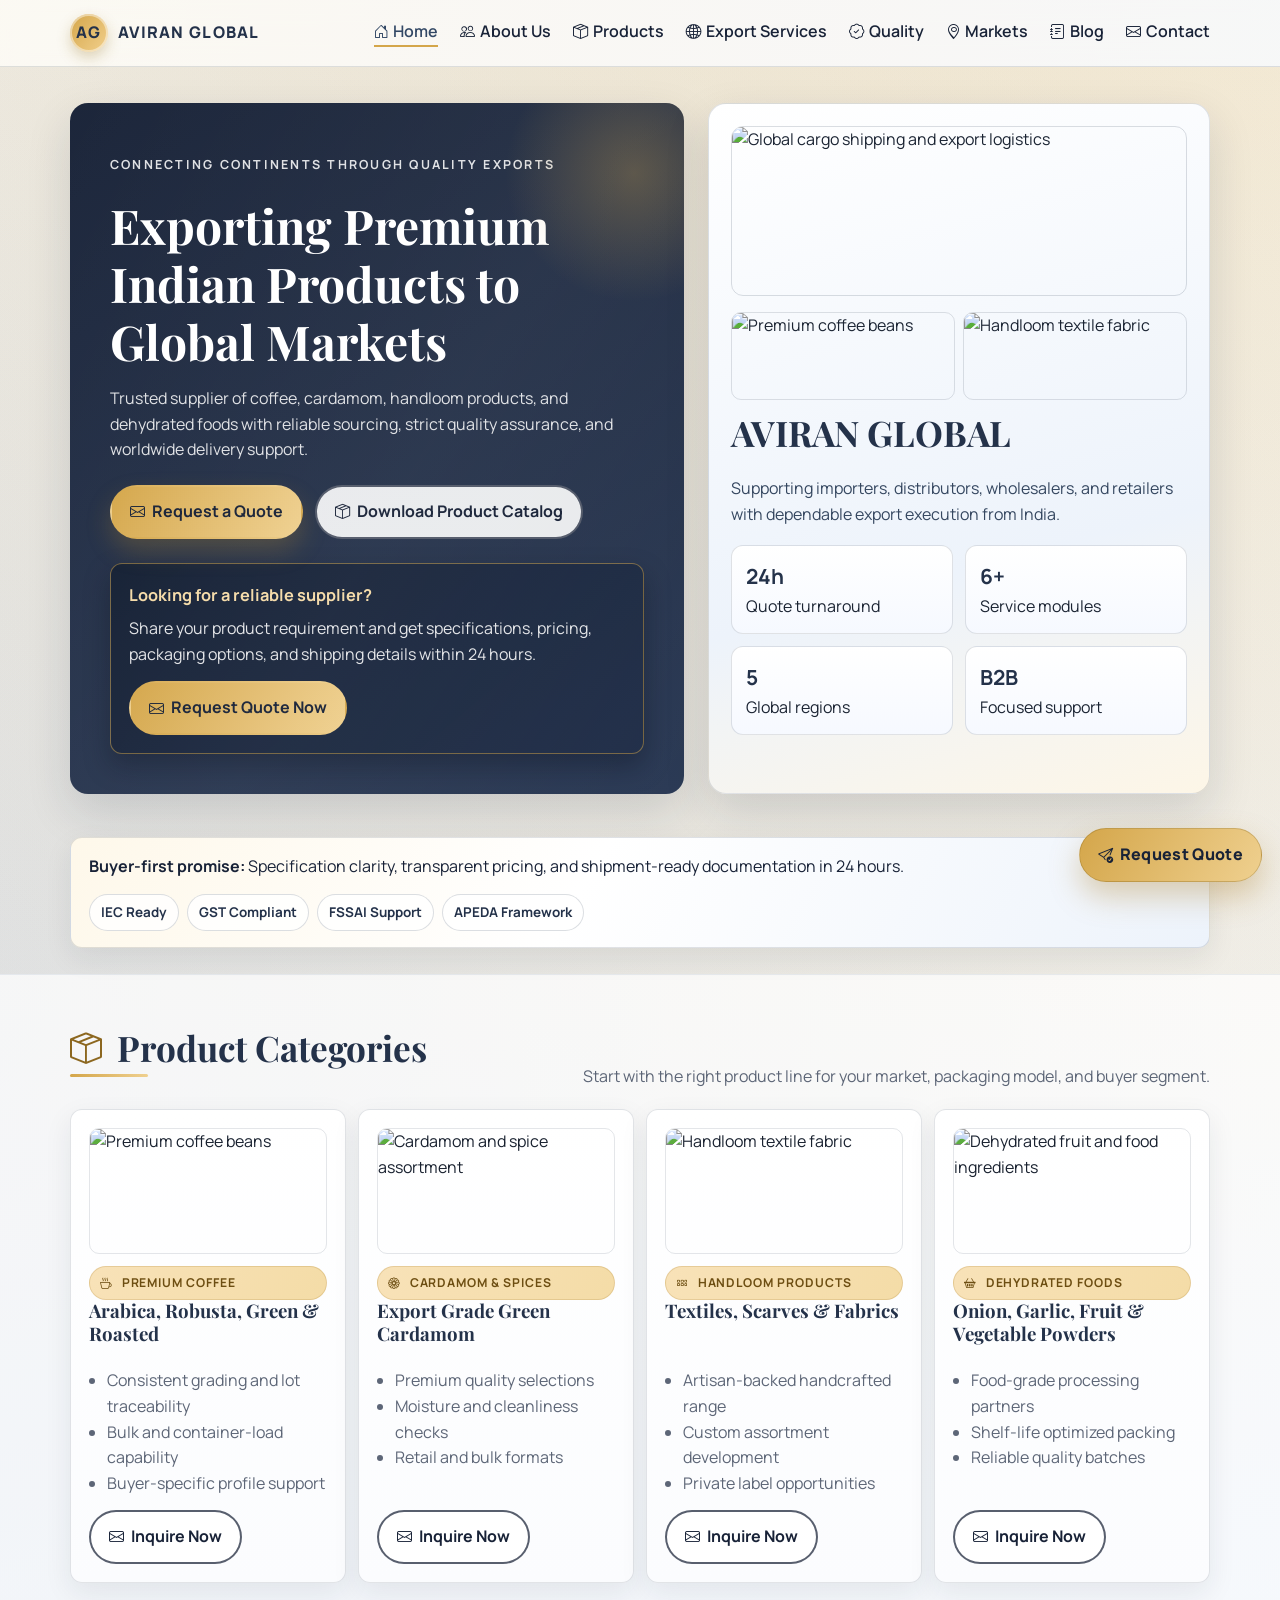
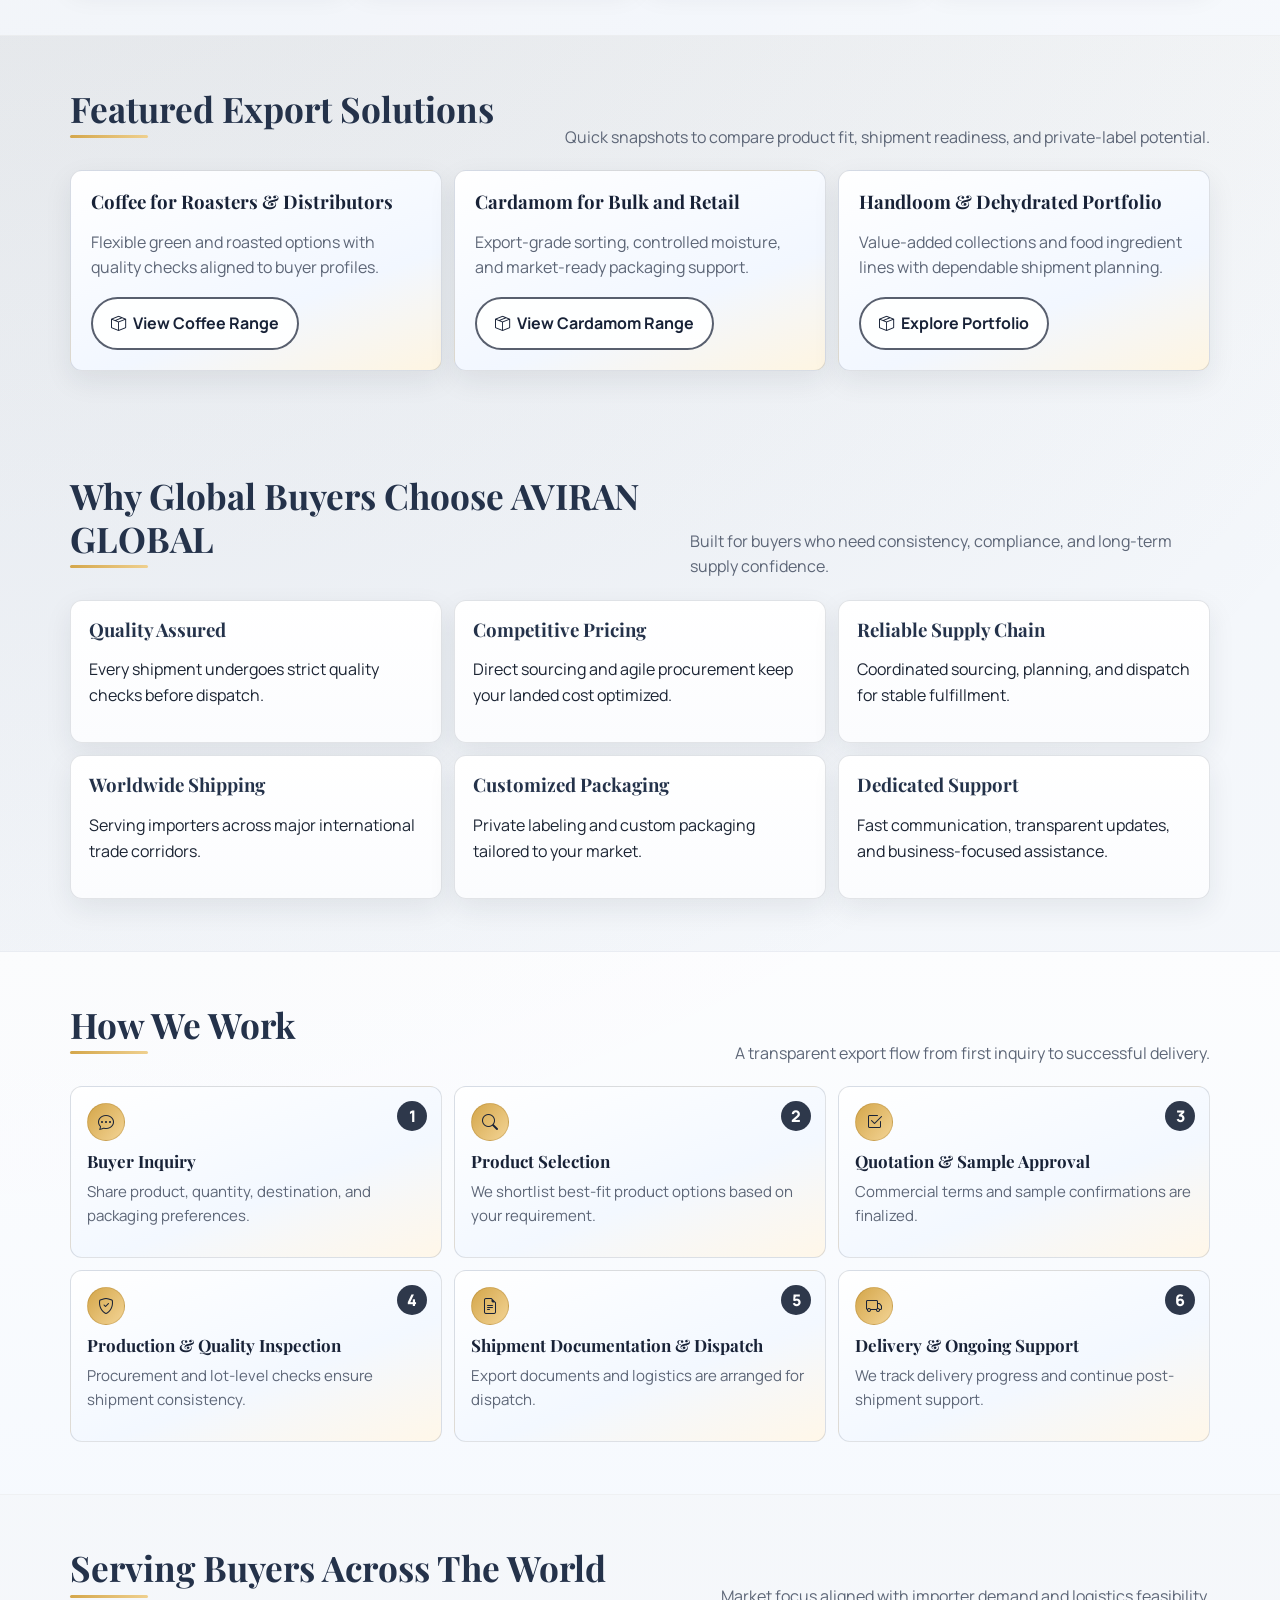
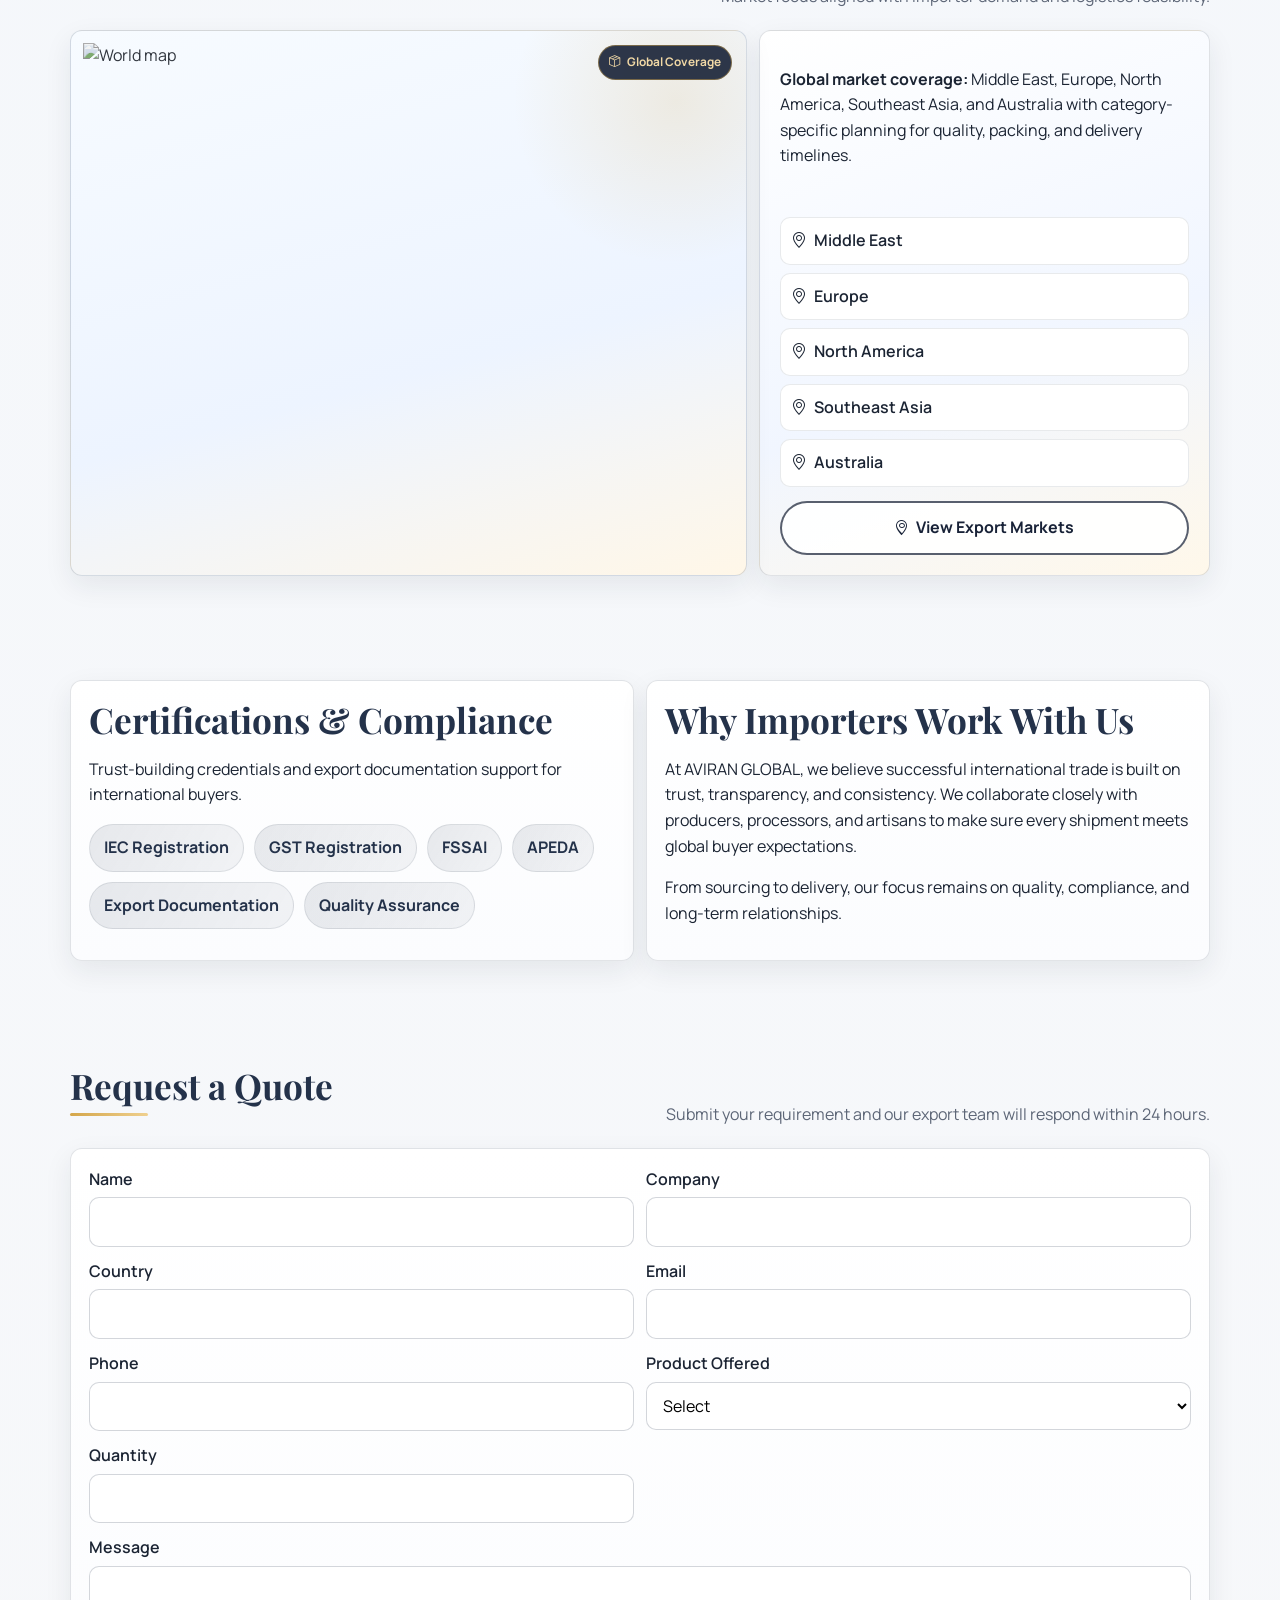
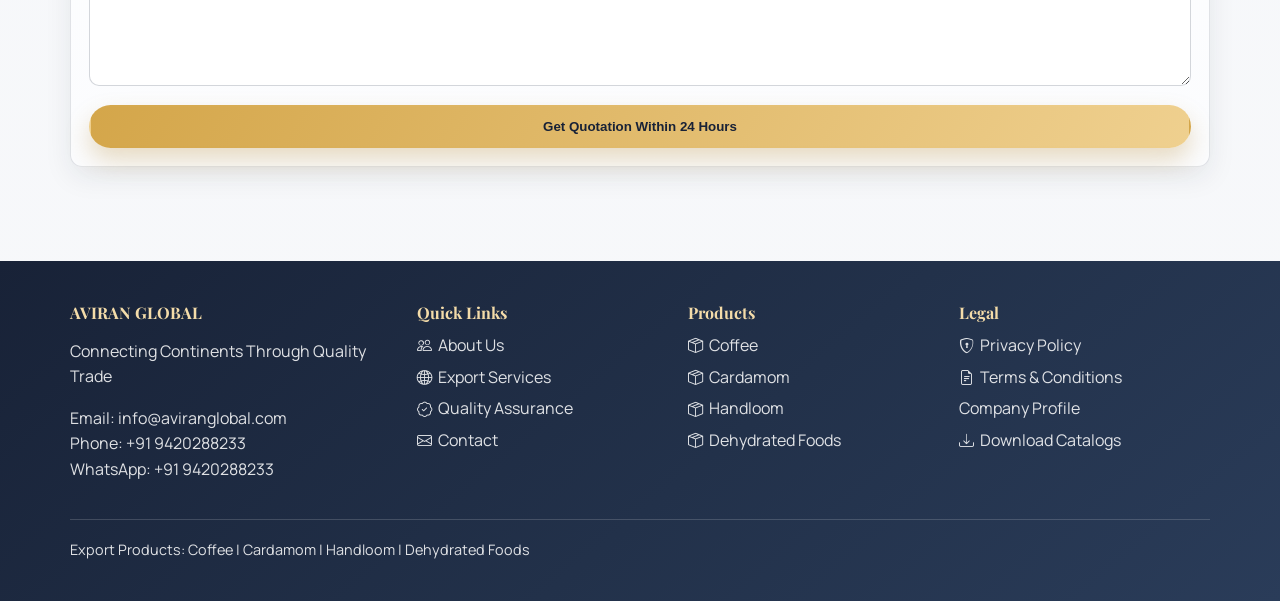
==== commit 6b144a77: "Update product interest fields to improve clarity and consistency" ====
--- a/index.html
+++ b/index.html
@@ -300,12 +300,12 @@
               <div><label for="email">Email</label><input id="email" name="email" type="email" required /></div>
               <div><label for="phone">Phone</label><input id="phone" name="phone" required /></div>
               <div>
-                <label for="interest">Product Interest</label>
+                <label for="interest">Product Offered</label>
                 <select id="interest" name="interest" required>
                   <option value="">Select</option>
                   <option>Coffee</option>
                   <option>Cardamom & Spices</option>
-                  <option>Handloom</option>
+                  <option>Handloom Products</option>
                   <option>Dehydrated Foods</option>
                   <option>Agricultural Commodities</option>
                 </select>
